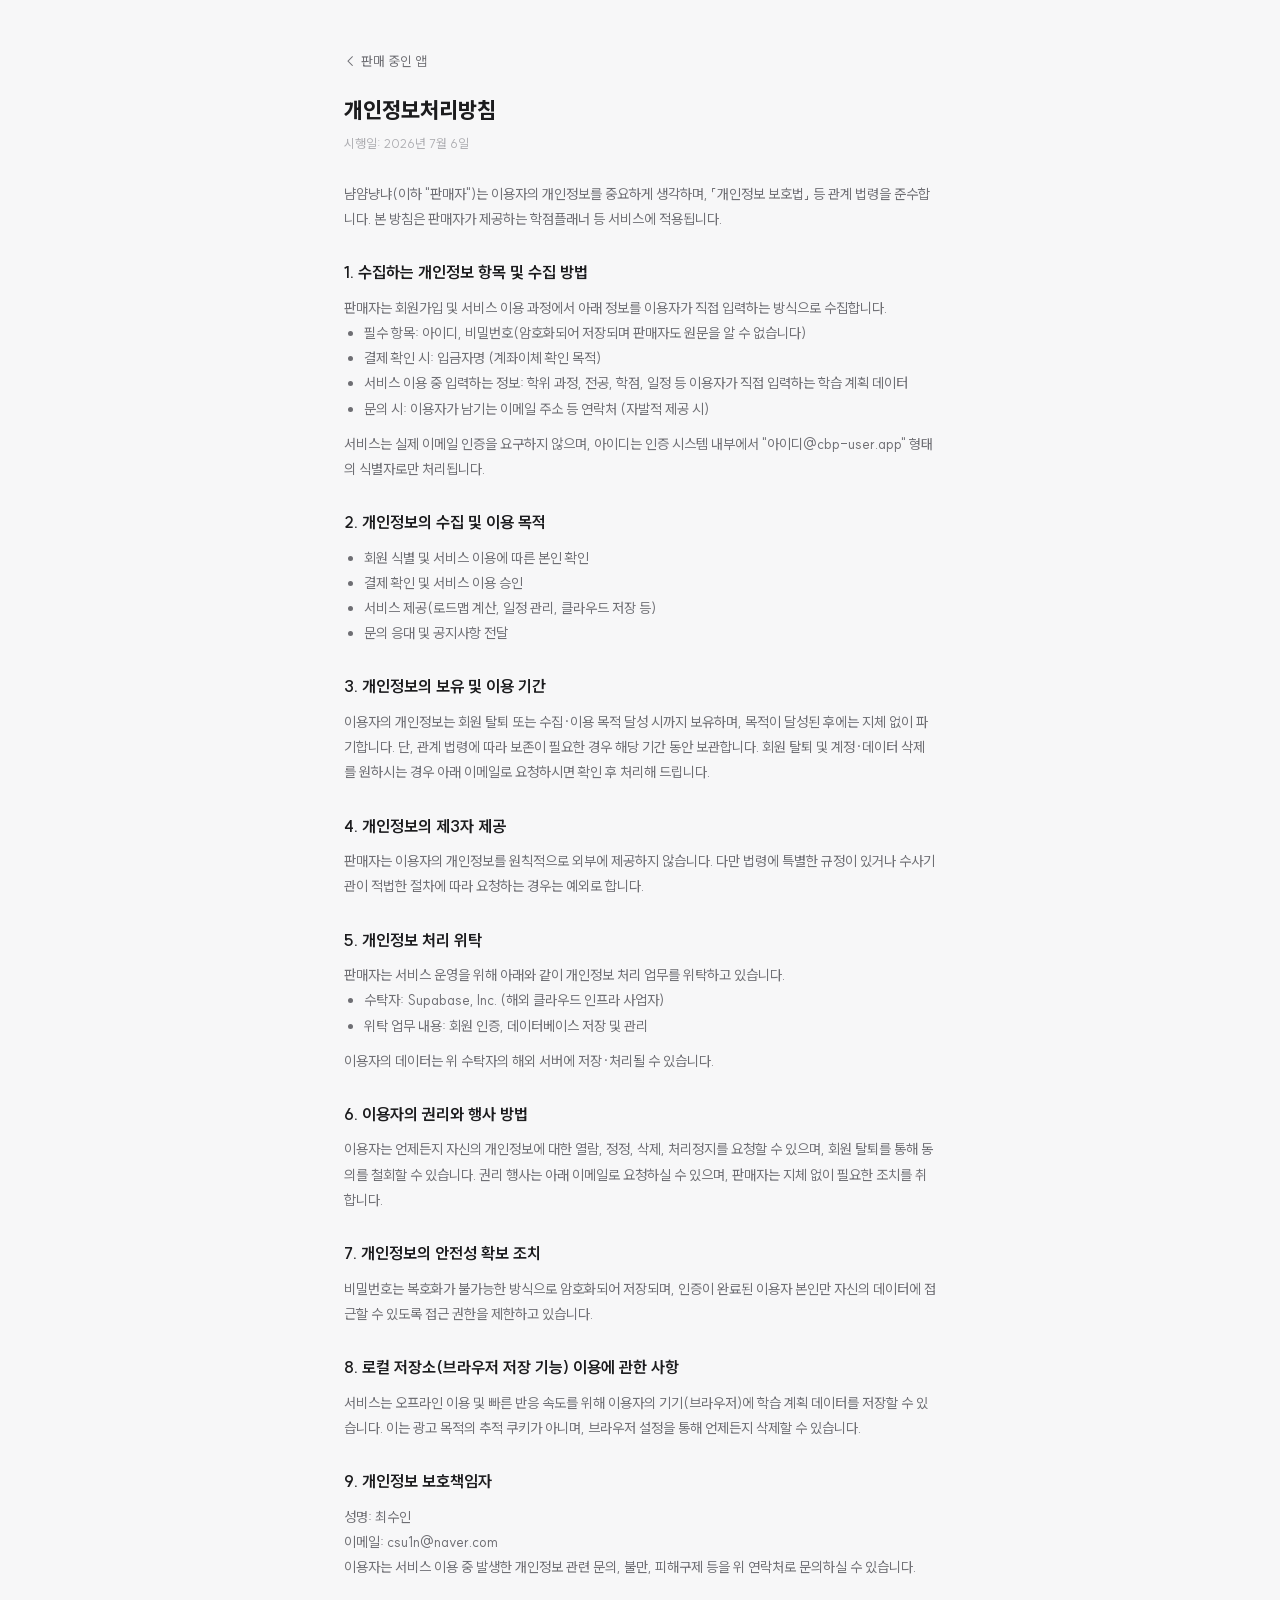
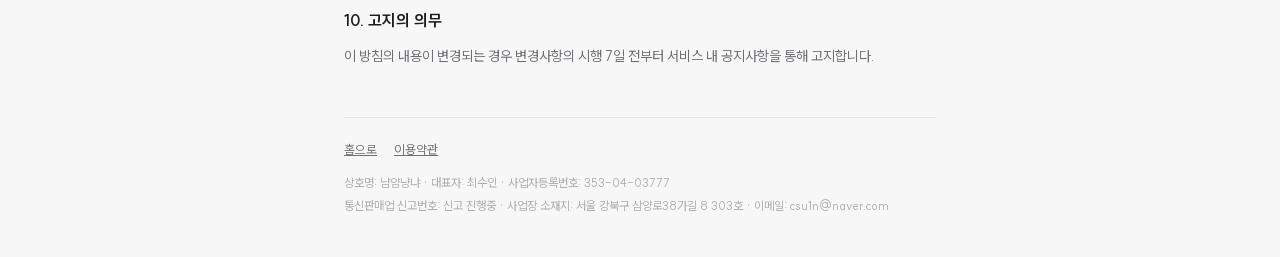
==== privacy.html @ f2c51550 "앱 스토어 홈페이지 v1: 학점플래너 상품 페이지, 이용약관, 개인정보처리방침 - 루트 허브(index.html): 판매 중인 앱 목록, 브랜드 로고/타이틀 없음(추후 결정) - " ====
<!DOCTYPE html>
<html lang="ko">
<head>
<meta charset="UTF-8">
<meta name="viewport" content="width=device-width, initial-scale=1.0">
<title>개인정보처리방침</title>
<link rel="stylesheet" href="/style.css">
</head>
<body>
<div class="wrap narrow doc">
  <a class="back-link" href="/">← 판매 중인 앱</a>
  <h1>개인정보처리방침</h1>
  <div class="updated">시행일: 2026년 7월 6일</div>

  <p>냠얌냥냐(이하 "판매자")는 이용자의 개인정보를 중요하게 생각하며, 「개인정보 보호법」 등 관계 법령을 준수합니다. 본 방침은 판매자가 제공하는 학점플래너 등 서비스에 적용됩니다.</p>

  <h2>1. 수집하는 개인정보 항목 및 수집 방법</h2>
  <p>판매자는 회원가입 및 서비스 이용 과정에서 아래 정보를 이용자가 직접 입력하는 방식으로 수집합니다.</p>
  <ul>
    <li>필수 항목: 아이디, 비밀번호(암호화되어 저장되며 판매자도 원문을 알 수 없습니다)</li>
    <li>결제 확인 시: 입금자명 (계좌이체 확인 목적)</li>
    <li>서비스 이용 중 입력하는 정보: 학위 과정, 전공, 학점, 일정 등 이용자가 직접 입력하는 학습 계획 데이터</li>
    <li>문의 시: 이용자가 남기는 이메일 주소 등 연락처 (자발적 제공 시)</li>
  </ul>
  <p>서비스는 실제 이메일 인증을 요구하지 않으며, 아이디는 인증 시스템 내부에서 "아이디@cbp-user.app" 형태의 식별자로만 처리됩니다.</p>

  <h2>2. 개인정보의 수집 및 이용 목적</h2>
  <ul>
    <li>회원 식별 및 서비스 이용에 따른 본인 확인</li>
    <li>결제 확인 및 서비스 이용 승인</li>
    <li>서비스 제공(로드맵 계산, 일정 관리, 클라우드 저장 등)</li>
    <li>문의 응대 및 공지사항 전달</li>
  </ul>

  <h2>3. 개인정보의 보유 및 이용 기간</h2>
  <p>이용자의 개인정보는 회원 탈퇴 또는 수집·이용 목적 달성 시까지 보유하며, 목적이 달성된 후에는 지체 없이 파기합니다. 단, 관계 법령에 따라 보존이 필요한 경우 해당 기간 동안 보관합니다. 회원 탈퇴 및 계정·데이터 삭제를 원하시는 경우 아래 이메일로 요청하시면 확인 후 처리해 드립니다.</p>

  <h2>4. 개인정보의 제3자 제공</h2>
  <p>판매자는 이용자의 개인정보를 원칙적으로 외부에 제공하지 않습니다. 다만 법령에 특별한 규정이 있거나 수사기관이 적법한 절차에 따라 요청하는 경우는 예외로 합니다.</p>

  <h2>5. 개인정보 처리 위탁</h2>
  <p>판매자는 서비스 운영을 위해 아래와 같이 개인정보 처리 업무를 위탁하고 있습니다.</p>
  <ul>
    <li>수탁자: Supabase, Inc. (해외 클라우드 인프라 사업자)</li>
    <li>위탁 업무 내용: 회원 인증, 데이터베이스 저장 및 관리</li>
  </ul>
  <p>이용자의 데이터는 위 수탁자의 해외 서버에 저장·처리될 수 있습니다.</p>

  <h2>6. 이용자의 권리와 행사 방법</h2>
  <p>이용자는 언제든지 자신의 개인정보에 대한 열람, 정정, 삭제, 처리정지를 요청할 수 있으며, 회원 탈퇴를 통해 동의를 철회할 수 있습니다. 권리 행사는 아래 이메일로 요청하실 수 있으며, 판매자는 지체 없이 필요한 조치를 취합니다.</p>

  <h2>7. 개인정보의 안전성 확보 조치</h2>
  <p>비밀번호는 복호화가 불가능한 방식으로 암호화되어 저장되며, 인증이 완료된 이용자 본인만 자신의 데이터에 접근할 수 있도록 접근 권한을 제한하고 있습니다.</p>

  <h2>8. 로컬 저장소(브라우저 저장 기능) 이용에 관한 사항</h2>
  <p>서비스는 오프라인 이용 및 빠른 반응 속도를 위해 이용자의 기기(브라우저)에 학습 계획 데이터를 저장할 수 있습니다. 이는 광고 목적의 추적 쿠키가 아니며, 브라우저 설정을 통해 언제든지 삭제할 수 있습니다.</p>

  <h2>9. 개인정보 보호책임자</h2>
  <p>성명: 최수인<br>이메일: csu1n@naver.com<br>이용자는 서비스 이용 중 발생한 개인정보 관련 문의, 불만, 피해구제 등을 위 연락처로 문의하실 수 있습니다.</p>

  <h2>10. 고지의 의무</h2>
  <p>이 방침의 내용이 변경되는 경우 변경사항의 시행 7일 전부터 서비스 내 공지사항을 통해 고지합니다.</p>

  <div class="legal-footer">
    <div class="links">
      <a href="/">홈으로</a>
      <a href="/terms.html">이용약관</a>
    </div>
    상호명: 냠얌냥냐 · 대표자: 최수인 · 사업자등록번호: 353-04-03777<br>
    통신판매업 신고번호: 신고 진행중 · 사업장 소재지: 서울 강북구 삼양로38가길 8 303호 · 이메일: csu1n@naver.com
  </div>
</div>
</body>
</html>
---- style.css ----
@font-face {
  font-family: 'SUIT Variable';
  font-weight: 100 900;
  font-style: normal;
  src: url('/fonts/SUIT-Variable.woff2') format('woff2-variations');
  font-display: swap;
}

:root {
  --bg: #f7f7f8;
  --card: #ffffff;
  --border: #e6e6ea;
  --text: #1c1c1e;
  --text-2: #6e6e73;
  --text-3: #aeaeb2;
  --accent: #0071e3;
  --accent-soft: #eef5fe;
  --ok: #1a7f37;
  --ok-soft: #eef7f0;
  --radius: 16px;
  --radius-s: 10px;
}

@media (prefers-color-scheme: dark) {
  :root {
    --bg: #161618;
    --card: #202024;
    --border: #323236;
    --text: #f2f2f4;
    --text-2: #9c9ca3;
    --text-3: #6a6a70;
    --accent: #3395ec;
    --accent-soft: #1d2a3a;
    --ok: #5cbf74;
    --ok-soft: #1e2c21;
  }
}

* { margin: 0; padding: 0; box-sizing: border-box; }
html { -webkit-text-size-adjust: 100%; }

body {
  font-family: 'SUIT Variable', -apple-system, BlinkMacSystemFont, 'Apple SD Gothic Neo', 'Segoe UI', 'Malgun Gothic', sans-serif;
  background: var(--bg);
  color: var(--text);
  line-height: 1.6;
  -webkit-font-smoothing: antialiased;
}

a { color: inherit; }

.wrap {
  max-width: 760px;
  margin: 0 auto;
  padding: 48px 24px 40px;
}

.wrap.narrow { max-width: 640px; }

/* ---------- 스토어 허브 ---------- */

.store-head { margin-bottom: 36px; }
.store-head h1 { font-size: 26px; font-weight: 800; letter-spacing: -0.4px; }
.store-head p { color: var(--text-2); margin-top: 8px; font-size: 15px; }

.app-grid { display: grid; gap: 14px; }

.app-card {
  display: flex;
  gap: 16px;
  align-items: center;
  background: var(--card);
  border: 1px solid var(--border);
  border-radius: var(--radius);
  padding: 18px 20px;
  text-decoration: none;
  transition: border-color 0.15s ease, transform 0.15s ease;
}

.app-card:hover { border-color: var(--accent); transform: translateY(-1px); }

.app-card img { width: 56px; height: 56px; border-radius: 14px; flex-shrink: 0; }

.app-card .t { font-size: 16.5px; font-weight: 700; }
.app-card .d { font-size: 13.5px; color: var(--text-2); margin-top: 3px; }
.app-card .price { font-size: 13px; font-weight: 700; color: var(--accent); margin-top: 6px; }

.app-card.soon { opacity: 0.55; pointer-events: none; }

/* ---------- 상품 페이지 ---------- */

.product-hero { text-align: center; margin-bottom: 32px; }
.product-hero img { width: 84px; height: 84px; border-radius: 20px; margin-bottom: 16px; box-shadow: 0 2px 16px rgba(0,0,0,0.08); }
.product-hero h1 { font-size: 28px; font-weight: 800; letter-spacing: -0.5px; }
.product-hero p { color: var(--text-2); margin-top: 10px; font-size: 15.5px; }

.section-title { font-size: 13px; font-weight: 700; color: var(--text-2); margin: 32px 0 12px; letter-spacing: 0.2px; }

.card { background: var(--card); border: 1px solid var(--border); border-radius: var(--radius); padding: 20px; }
.card + .card { margin-top: 10px; }

.feature-list { display: grid; gap: 14px; }
.feature-list .item { display: flex; gap: 12px; align-items: flex-start; }
.feature-list .emoji { font-size: 20px; flex-shrink: 0; }
.feature-list .t { font-weight: 700; font-size: 15px; }
.feature-list .d { font-size: 13.5px; color: var(--text-2); margin-top: 2px; }

.price-card { text-align: center; padding: 28px 20px; }
.price-card .amount { font-size: 32px; font-weight: 800; margin: 8px 0 2px; }
.price-card .note { font-size: 13px; color: var(--text-2); }

.cta {
  display: inline-flex;
  width: 100%;
  align-items: center;
  justify-content: center;
  padding: 15px 20px;
  border-radius: var(--radius-s);
  background: var(--accent);
  color: #fff;
  font-weight: 700;
  font-size: 16px;
  text-decoration: none;
  margin-top: 16px;
}

.cta:hover { opacity: 0.9; }

.back-link { display: inline-block; margin-bottom: 20px; color: var(--text-2); font-size: 13.5px; text-decoration: none; }
.back-link:hover { color: var(--text); }

ul.plain { list-style: none; padding: 0; }
ul.plain li { padding: 8px 0; border-bottom: 1px solid var(--border); font-size: 14px; color: var(--text-2); }
ul.plain li:last-child { border-bottom: 0; }
ul.plain b { color: var(--text); }

/* ---------- 법적 정보 푸터 (전자상거래법 표준 고시) ---------- */

.legal-footer {
  margin-top: 48px;
  padding-top: 20px;
  border-top: 1px solid var(--border);
  font-size: 12px;
  color: var(--text-3);
  line-height: 1.9;
}

.legal-footer .links { margin-bottom: 10px; }
.legal-footer .links a { color: var(--text-2); text-decoration: underline; margin-right: 14px; font-size: 12.5px; }

/* ---------- 약관/정책 문서 ---------- */

.doc h1 { font-size: 22px; font-weight: 800; margin-bottom: 6px; }
.doc .updated { font-size: 12.5px; color: var(--text-3); margin-bottom: 28px; }
.doc h2 { font-size: 16px; font-weight: 700; margin: 28px 0 10px; }
.doc p, .doc li { font-size: 14px; color: var(--text-2); line-height: 1.8; }
.doc ul, .doc ol { padding-left: 20px; margin-bottom: 10px; }
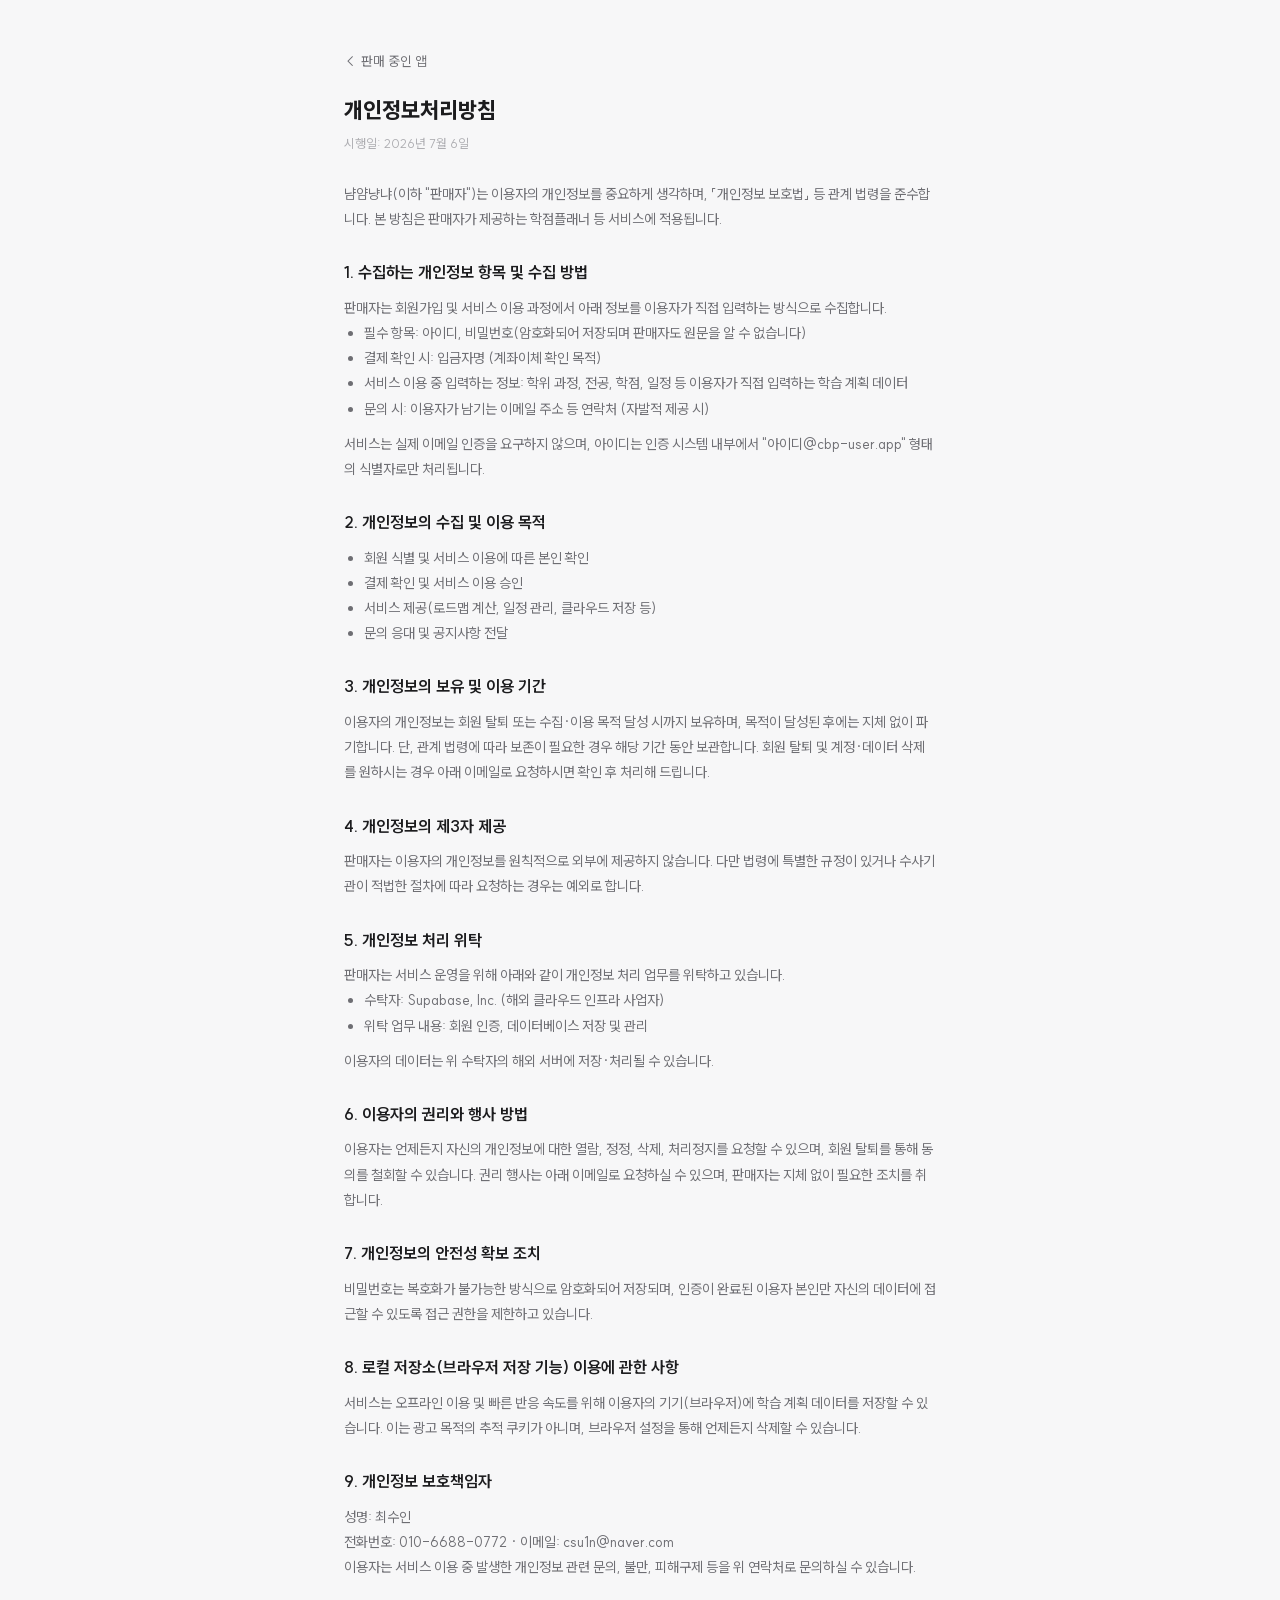
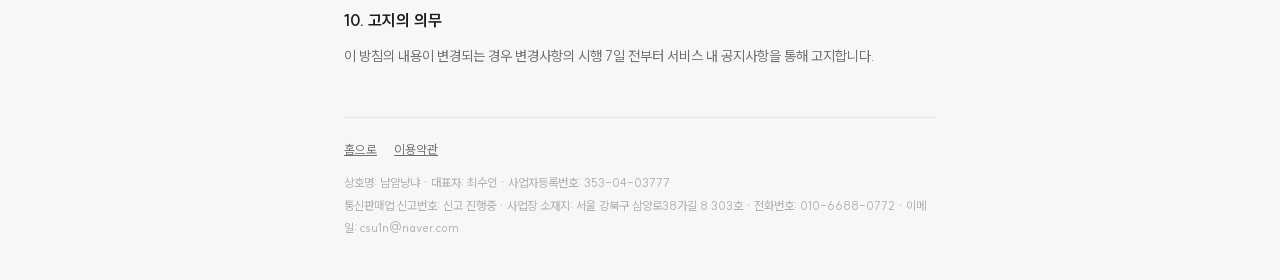
==== commit 51ae87c7: "사업자 정보에 전화번호 추가 (전자상거래법 표준 고시 항목 보완) - 홈, 학점플래너 소개, 이용약관, 개인정보처리방침 하단 사업자 정보에 전화번호 명시 - 개인정보처리방침의 개인" ====
--- a/privacy.html
+++ b/privacy.html
@@ -56,7 +56,7 @@
   <p>서비스는 오프라인 이용 및 빠른 반응 속도를 위해 이용자의 기기(브라우저)에 학습 계획 데이터를 저장할 수 있습니다. 이는 광고 목적의 추적 쿠키가 아니며, 브라우저 설정을 통해 언제든지 삭제할 수 있습니다.</p>
 
   <h2>9. 개인정보 보호책임자</h2>
-  <p>성명: 최수인<br>이메일: csu1n@naver.com<br>이용자는 서비스 이용 중 발생한 개인정보 관련 문의, 불만, 피해구제 등을 위 연락처로 문의하실 수 있습니다.</p>
+  <p>성명: 최수인<br>전화번호: 010-6688-0772 · 이메일: csu1n@naver.com<br>이용자는 서비스 이용 중 발생한 개인정보 관련 문의, 불만, 피해구제 등을 위 연락처로 문의하실 수 있습니다.</p>
 
   <h2>10. 고지의 의무</h2>
   <p>이 방침의 내용이 변경되는 경우 변경사항의 시행 7일 전부터 서비스 내 공지사항을 통해 고지합니다.</p>
@@ -67,7 +67,7 @@
       <a href="/terms.html">이용약관</a>
     </div>
     상호명: 냠얌냥냐 · 대표자: 최수인 · 사업자등록번호: 353-04-03777<br>
-    통신판매업 신고번호: 신고 진행중 · 사업장 소재지: 서울 강북구 삼양로38가길 8 303호 · 이메일: csu1n@naver.com
+    통신판매업 신고번호: 신고 진행중 · 사업장 소재지: 서울 강북구 삼양로38가길 8 303호 · 전화번호: 010-6688-0772 · 이메일: csu1n@naver.com
   </div>
 </div>
 </body>
--- a/style.css
+++ b/style.css
@@ -148,6 +148,123 @@
 .legal-footer .links { margin-bottom: 10px; }
 .legal-footer .links a { color: var(--text-2); text-decoration: underline; margin-right: 14px; font-size: 12.5px; }
 
+/* ---------- 상품 페이지: 히어로 ---------- */
+
+.hero-section { text-align: center; padding: 8px 0 4px; }
+.hero-section .eyebrow {
+  display: inline-flex; align-items: center; gap: 6px;
+  font-size: 12.5px; font-weight: 700; color: var(--accent);
+  background: var(--accent-soft); padding: 6px 14px; border-radius: 99px;
+  margin-bottom: 16px;
+}
+.hero-section h1 { font-size: 30px; font-weight: 800; letter-spacing: -0.6px; line-height: 1.28; }
+.hero-section .sub { color: var(--text-2); margin-top: 14px; font-size: 16px; line-height: 1.65; }
+
+.price-pill {
+  display: inline-flex; align-items: baseline; gap: 5px;
+  font-weight: 800; font-size: 15px; margin-top: 20px;
+}
+.price-pill .num { font-size: 22px; }
+.price-pill .note { font-weight: 500; font-size: 13px; color: var(--text-2); }
+
+.hero-cta { max-width: 320px; margin: 14px auto 0; }
+
+.phone-frame {
+  max-width: 270px;
+  margin: 32px auto 0;
+  border-radius: 34px;
+  border: 8px solid #111;
+  box-shadow: 0 28px 60px -16px rgba(0,0,0,0.38), 0 6px 18px rgba(0,0,0,0.12);
+  overflow: hidden;
+  background: #111;
+}
+.phone-frame img { display: block; width: 100%; }
+
+/* ---------- 문제 제기 카드 ---------- */
+
+.pain-card { margin-top: 40px; }
+.pain-card ul { list-style: none; }
+.pain-card li {
+  display: flex; gap: 10px; align-items: flex-start;
+  padding: 10px 0; font-size: 14.5px; color: var(--text-2);
+  border-bottom: 1px solid var(--border);
+}
+.pain-card li:last-child { border-bottom: 0; }
+.pain-card li .x { color: var(--text-3); flex-shrink: 0; font-weight: 700; }
+
+/* ---------- 기능 쇼케이스 (이미지 · 텍스트 교차) ---------- */
+
+.feature-row {
+  display: flex;
+  align-items: center;
+  gap: 40px;
+  margin: 64px 0;
+}
+.feature-row.reverse { flex-direction: row-reverse; }
+.feature-row .shot { flex: 0 0 230px; }
+.feature-row .shot .phone-frame { max-width: 230px; margin: 0; }
+.feature-row .text { flex: 1; min-width: 0; }
+.feature-row .text .tag { font-size: 12.5px; font-weight: 700; color: var(--accent); margin-bottom: 8px; }
+.feature-row .text h3 { font-size: 21px; font-weight: 800; letter-spacing: -0.3px; margin-bottom: 10px; line-height: 1.35; }
+.feature-row .text p { color: var(--text-2); font-size: 14.5px; line-height: 1.8; }
+
+@media (max-width: 680px) {
+  .feature-row, .feature-row.reverse {
+    flex-direction: column;
+    gap: 24px;
+    text-align: center;
+    margin: 48px 0;
+  }
+  .feature-row .shot { flex: none; width: 100%; display: flex; justify-content: center; }
+}
+
+/* ---------- 신뢰 배지 ---------- */
+
+.credibility-row { display: flex; flex-wrap: wrap; gap: 8px; justify-content: center; margin-top: 20px; }
+.credibility-badge {
+  font-size: 12.5px; font-weight: 600; color: var(--text-2);
+  background: var(--card); border: 1px solid var(--border);
+  border-radius: 99px; padding: 7px 14px;
+}
+
+/* ---------- FAQ 아코디언 ---------- */
+
+.faq-item {
+  background: var(--card); border: 1px solid var(--border);
+  border-radius: 14px; padding: 0 18px;
+}
+.faq-item + .faq-item { margin-top: 8px; }
+.faq-item summary {
+  padding: 16px 0; font-weight: 700; font-size: 14.5px;
+  cursor: pointer; list-style: none;
+  display: flex; justify-content: space-between; align-items: center; gap: 10px;
+}
+.faq-item summary::-webkit-details-marker { display: none; }
+.faq-item summary::after {
+  content: ''; width: 8px; height: 8px;
+  border-right: 1.5px solid var(--text-3); border-bottom: 1.5px solid var(--text-3);
+  transform: rotate(45deg); transition: transform 0.2s ease; flex-shrink: 0;
+}
+.faq-item[open] summary::after { transform: rotate(-135deg); }
+.faq-item .a { padding: 0 0 16px; color: var(--text-2); font-size: 14px; line-height: 1.75; }
+
+/* ---------- 하단 고정 CTA (모바일) ---------- */
+
+.sticky-cta {
+  position: fixed; left: 0; right: 0; bottom: 0;
+  background: color-mix(in srgb, var(--card) 92%, transparent);
+  -webkit-backdrop-filter: blur(16px); backdrop-filter: blur(16px);
+  border-top: 1px solid var(--border);
+  padding: 10px 16px calc(10px + env(safe-area-inset-bottom));
+  z-index: 50;
+  display: flex; align-items: center; gap: 12px;
+}
+.sticky-cta .info { flex: 1; min-width: 0; }
+.sticky-cta .amount { font-weight: 800; font-size: 15px; }
+.sticky-cta .amount-note { font-size: 11.5px; color: var(--text-2); }
+.sticky-cta .cta { margin-top: 0; width: auto; padding: 11px 20px; white-space: nowrap; }
+body.has-sticky-cta { padding-bottom: 74px; }
+
 /* ---------- 약관/정책 문서 ---------- */
 
 .doc h1 { font-size: 22px; font-weight: 800; margin-bottom: 6px; }
